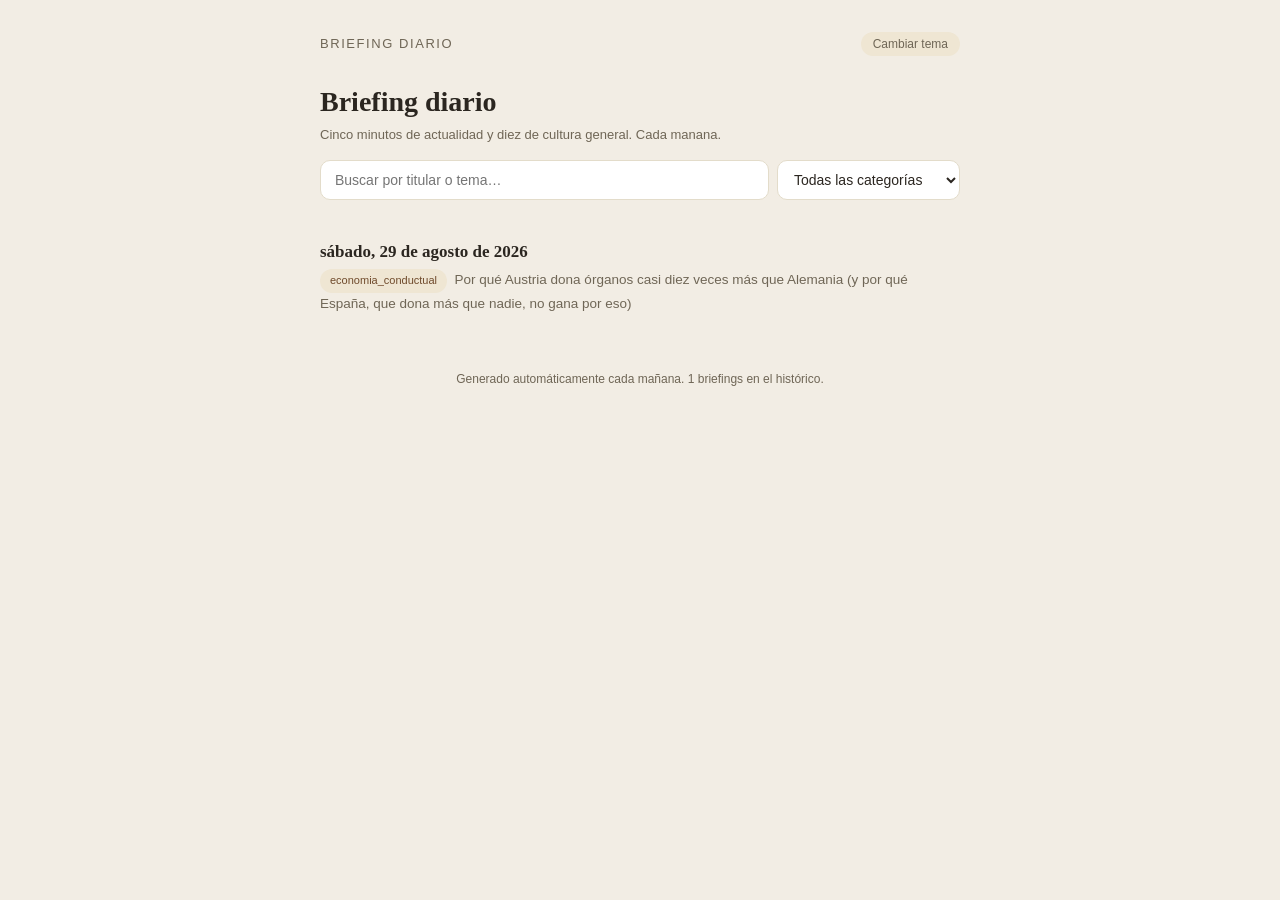
==== docs/index.html @ fbc9d81a "Briefing del 2026-08-29" ====
<!DOCTYPE html>
<html lang="es">
<head>
<meta charset="utf-8">
<meta name="viewport" content="width=device-width, initial-scale=1.0">
<title>Briefing diario</title>
<meta name="description" content="Cinco minutos de actualidad y diez de cultura general. Cada manana.">
<link rel="stylesheet" href="assets/styles.css">
</head>
<body>
<div class="wrap">
  <header class="site">
    <a class="brand" href="index.html">Briefing diario</a>
    <button class="theme-toggle" id="theme-toggle" type="button">Cambiar tema</button>
  </header>

  <h1>Briefing diario</h1>
  <p class="meta">Cinco minutos de actualidad y diez de cultura general. Cada manana.</p>

  <div class="search-row">
    <input type="search" id="buscador" placeholder="Buscar por titular o tema…" autocomplete="off">
    <select id="filtro-categoria">
      <option value="">Todas las categorías</option>
      <option value="economia_conductual">economia_conductual</option>
    </select>
  </div>

  <ul class="lista-briefings" id="lista">
    <li data-titulo="por qué austria dona órganos casi diez veces más que alemania (y por qué españa, que dona más que nadie, no gana por eso) economia_conductual" data-categoria="economia_conductual">
      <a class="fecha" href="b/2026-08-29.html">sábado, 29 de agosto de 2026</a>
      <div class="resumen">
        <span class="badge">economia_conductual</span>
        &nbsp;Por qué Austria dona órganos casi diez veces más que Alemania (y por qué España, que dona más que nadie, no gana por eso)
      </div>
    </li>
  </ul>

  <footer class="site">
    Generado automáticamente cada mañana. 1 briefings en el histórico.
  </footer>
</div>
<script src="assets/theme.js"></script>
<script>
  (function () {
    var input = document.getElementById("buscador");
    var select = document.getElementById("filtro-categoria");
    var items = Array.prototype.slice.call(document.querySelectorAll("#lista li"));

    function normalizar(s) {
      return (s || "").toLowerCase().normalize("NFD").replace(/[̀-ͯ]/g, "");
    }

    function filtrar() {
      var q = normalizar(input.value);
      var cat = select.value;
      items.forEach(function (li) {
        var titulo = normalizar(li.getAttribute("data-titulo"));
        var categoria = li.getAttribute("data-categoria");
        var pasaTexto = !q || titulo.indexOf(q) !== -1;
        var pasaCategoria = !cat || categoria === cat;
        li.style.display = (pasaTexto && pasaCategoria) ? "" : "none";
      });
    }

    input.addEventListener("input", filtrar);
    select.addEventListener("change", filtrar);
  })();
</script>
</body>
</html>
---- docs/assets/styles.css ----
/* briefing-diario — estilos compartidos de la web del histórico.
   Un solo archivo, sin dependencias externas. Modo claro/oscuro real
   vía prefers-color-scheme, con posibilidad de forzar con data-theme. */

:root {
  --bg: #f2ede4;
  --card: #fffdf9;
  --text: #2b2620;
  --muted: #6f6656;
  --accent: #9a4a2b;
  --rule: #e3dcca;
  --badge-bg: #efe6d3;
  --badge-text: #6f4a2b;
  --input-bg: #ffffff;
  color-scheme: light dark;
}

@media (prefers-color-scheme: dark) {
  :root {
    --bg: #17140f;
    --card: #201b14;
    --text: #ece5d6;
    --muted: #b3a98f;
    --accent: #e08a5c;
    --rule: #3a3327;
    --badge-bg: #3a3327;
    --badge-text: #e0c9a6;
    --input-bg: #241f18;
  }
}

:root[data-theme="light"] {
  --bg: #f2ede4; --card: #fffdf9; --text: #2b2620; --muted: #6f6656;
  --accent: #9a4a2b; --rule: #e3dcca; --badge-bg: #efe6d3; --badge-text: #6f4a2b;
  --input-bg: #ffffff;
}
:root[data-theme="dark"] {
  --bg: #17140f; --card: #201b14; --text: #ece5d6; --muted: #b3a98f;
  --accent: #e08a5c; --rule: #3a3327; --badge-bg: #3a3327; --badge-text: #e0c9a6;
  --input-bg: #241f18;
}

* { box-sizing: border-box; }

body {
  margin: 0;
  background: var(--bg);
  color: var(--text);
  font-family: Georgia, 'Times New Roman', serif;
  line-height: 1.6;
  -webkit-font-smoothing: antialiased;
}

.wrap {
  max-width: 680px;
  margin: 0 auto;
  padding: 32px 20px 80px 20px;
}

header.site {
  display: flex;
  justify-content: space-between;
  align-items: baseline;
  margin-bottom: 28px;
  gap: 12px;
  flex-wrap: wrap;
}

header.site a.brand {
  font-family: -apple-system, Helvetica, Arial, sans-serif;
  font-size: 13px;
  letter-spacing: 0.12em;
  text-transform: uppercase;
  color: var(--muted);
  text-decoration: none;
}

.theme-toggle {
  font-family: -apple-system, Helvetica, Arial, sans-serif;
  font-size: 12px;
  color: var(--muted);
  background: var(--badge-bg);
  border: none;
  border-radius: 999px;
  padding: 5px 12px;
  cursor: pointer;
}

h1 { font-size: 28px; line-height: 1.25; margin: 0 0 6px 0; }
h2 { font-size: 21px; margin: 28px 0 8px 0; }
h3 { font-size: 16px; margin: 20px 0 6px 0; }

p { font-size: 16px; margin: 0 0 14px 0; }

a { color: var(--accent); }

.meta {
  font-family: -apple-system, Helvetica, Arial, sans-serif;
  font-size: 13px;
  color: var(--muted);
}

.badge {
  display: inline-block;
  font-family: -apple-system, Helvetica, Arial, sans-serif;
  font-size: 11px;
  background: var(--badge-bg);
  color: var(--badge-text);
  padding: 3px 10px;
  border-radius: 999px;
  white-space: nowrap;
}

.card {
  background: var(--card);
  border-radius: 14px;
  padding: 26px 28px;
  margin-bottom: 18px;
}

.rule { border: none; border-top: 1px solid var(--rule); margin: 20px 0; }

.pull {
  background: var(--badge-bg);
  border-radius: 10px;
  padding: 14px 16px;
  font-style: italic;
  margin: 18px 0;
}

.fuentes p { font-size: 12.5px; color: var(--muted); margin: 0 0 5px 0; font-family: -apple-system, Helvetica, Arial, sans-serif; }

/* --- índice / histórico --- */

.search-row {
  display: flex;
  gap: 8px;
  margin-bottom: 22px;
  flex-wrap: wrap;
}

input#buscador {
  flex: 1 1 220px;
  font-family: -apple-system, Helvetica, Arial, sans-serif;
  font-size: 14px;
  padding: 10px 14px;
  border-radius: 10px;
  border: 1px solid var(--rule);
  background: var(--input-bg);
  color: var(--text);
}

select#filtro-categoria {
  font-family: -apple-system, Helvetica, Arial, sans-serif;
  font-size: 14px;
  padding: 10px 12px;
  border-radius: 10px;
  border: 1px solid var(--rule);
  background: var(--input-bg);
  color: var(--text);
}

ul.lista-briefings { list-style: none; margin: 0; padding: 0; }

ul.lista-briefings li {
  border-bottom: 1px solid var(--rule);
  padding: 16px 0;
}
ul.lista-briefings li:last-child { border-bottom: none; }

.lista-briefings a.fecha {
  font-size: 17px;
  font-weight: 700;
  text-decoration: none;
  color: var(--text);
  display: block;
  margin-bottom: 4px;
}

.lista-briefings .resumen {
  font-family: -apple-system, Helvetica, Arial, sans-serif;
  font-size: 13.5px;
  color: var(--muted);
}

footer.site {
  margin-top: 40px;
  font-family: -apple-system, Helvetica, Arial, sans-serif;
  font-size: 12px;
  color: var(--muted);
  text-align: center;
}
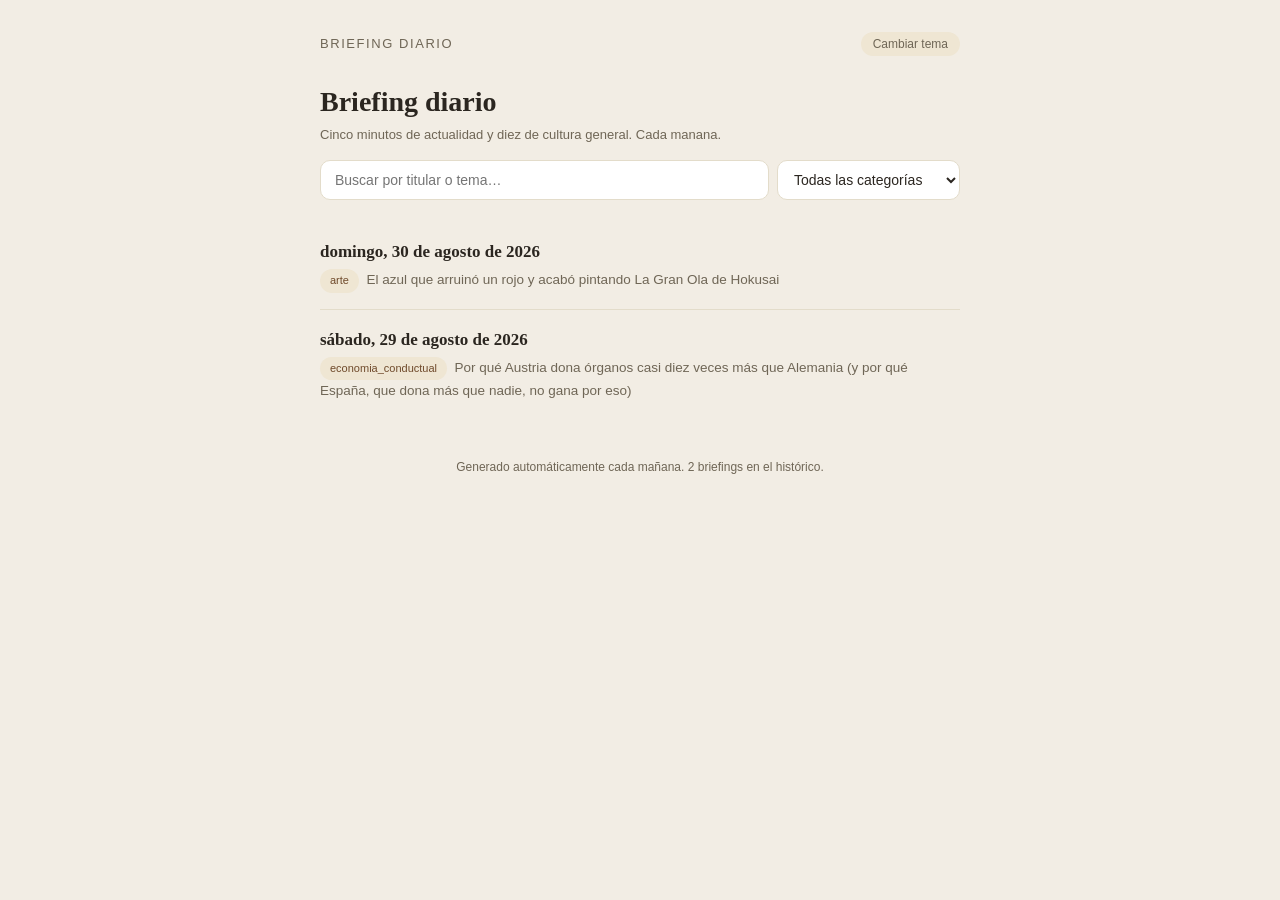
==== commit d94338bb: "Briefing del 2026-08-30" ====
--- a/docs/index.html
+++ b/docs/index.html
@@ -21,11 +21,19 @@
     <input type="search" id="buscador" placeholder="Buscar por titular o tema…" autocomplete="off">
     <select id="filtro-categoria">
       <option value="">Todas las categorías</option>
+      <option value="arte">arte</option>
       <option value="economia_conductual">economia_conductual</option>
     </select>
   </div>
 
   <ul class="lista-briefings" id="lista">
+    <li data-titulo="el azul que arruinó un rojo y acabó pintando la gran ola de hokusai arte" data-categoria="arte">
+      <a class="fecha" href="b/2026-08-30.html">domingo, 30 de agosto de 2026</a>
+      <div class="resumen">
+        <span class="badge">arte</span>
+        &nbsp;El azul que arruinó un rojo y acabó pintando La Gran Ola de Hokusai
+      </div>
+    </li>
     <li data-titulo="por qué austria dona órganos casi diez veces más que alemania (y por qué españa, que dona más que nadie, no gana por eso) economia_conductual" data-categoria="economia_conductual">
       <a class="fecha" href="b/2026-08-29.html">sábado, 29 de agosto de 2026</a>
       <div class="resumen">
@@ -36,7 +44,7 @@
   </ul>
 
   <footer class="site">
-    Generado automáticamente cada mañana. 1 briefings en el histórico.
+    Generado automáticamente cada mañana. 2 briefings en el histórico.
   </footer>
 </div>
 <script src="assets/theme.js"></script>
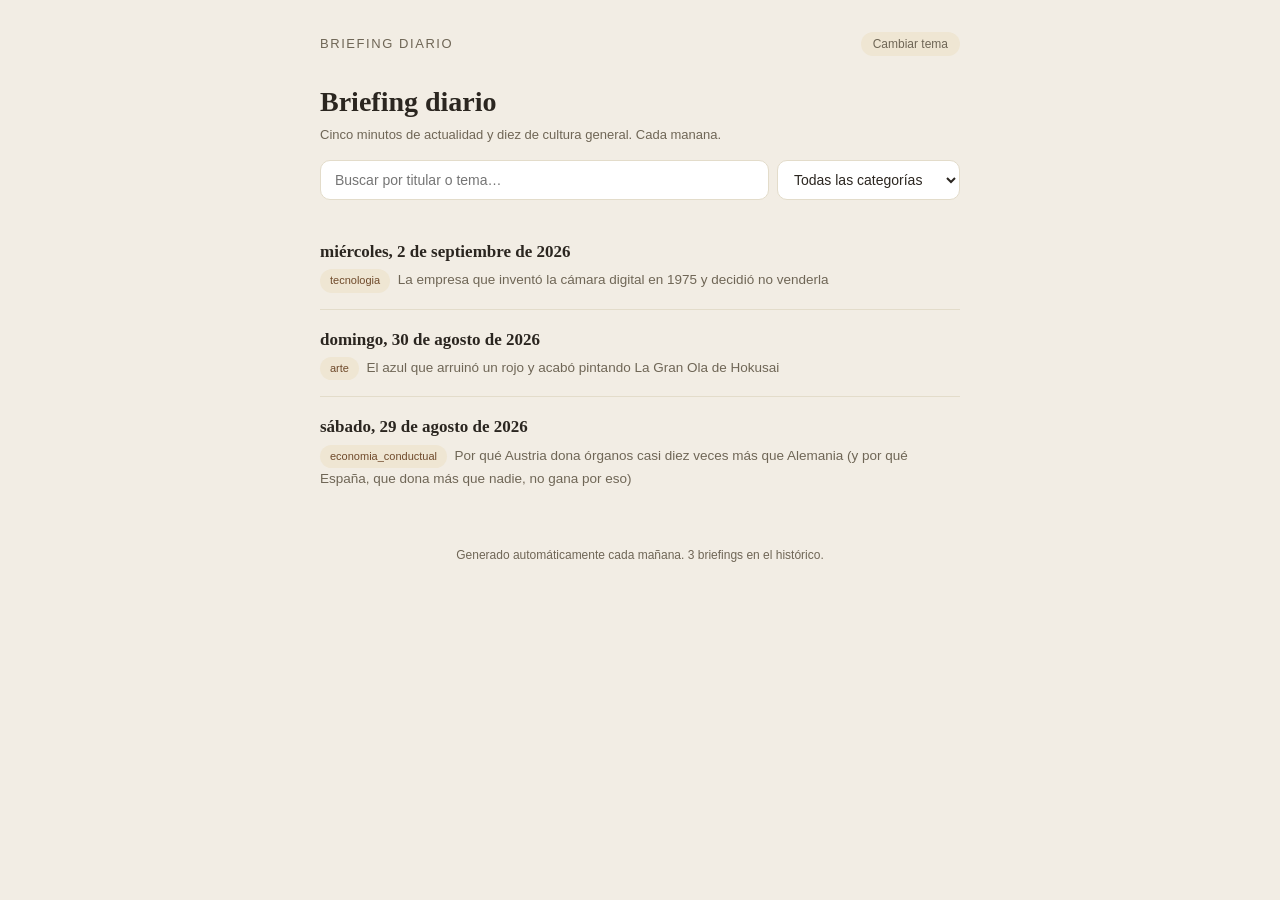
==== commit ae6be98f: "Briefing del 2026-09-02" ====
--- a/docs/index.html
+++ b/docs/index.html
@@ -23,10 +23,18 @@
       <option value="">Todas las categorías</option>
       <option value="arte">arte</option>
       <option value="economia_conductual">economia_conductual</option>
+      <option value="tecnologia">tecnologia</option>
     </select>
   </div>
 
   <ul class="lista-briefings" id="lista">
+    <li data-titulo="la empresa que inventó la cámara digital en 1975 y decidió no venderla tecnologia" data-categoria="tecnologia">
+      <a class="fecha" href="b/2026-09-02.html">miércoles, 2 de septiembre de 2026</a>
+      <div class="resumen">
+        <span class="badge">tecnologia</span>
+        &nbsp;La empresa que inventó la cámara digital en 1975 y decidió no venderla
+      </div>
+    </li>
     <li data-titulo="el azul que arruinó un rojo y acabó pintando la gran ola de hokusai arte" data-categoria="arte">
       <a class="fecha" href="b/2026-08-30.html">domingo, 30 de agosto de 2026</a>
       <div class="resumen">
@@ -44,7 +52,7 @@
   </ul>
 
   <footer class="site">
-    Generado automáticamente cada mañana. 2 briefings en el histórico.
+    Generado automáticamente cada mañana. 3 briefings en el histórico.
   </footer>
 </div>
 <script src="assets/theme.js"></script>
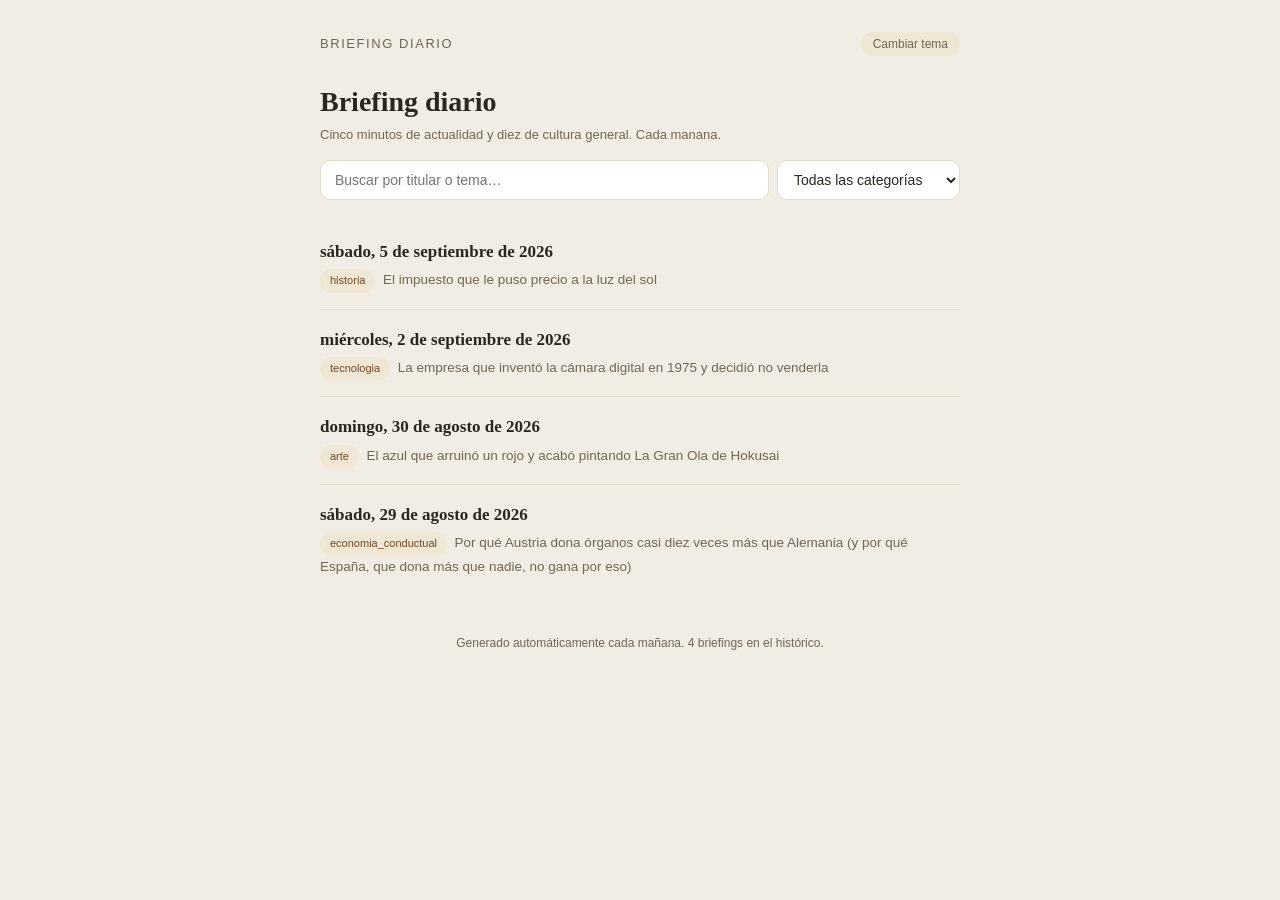
==== commit 0a0d5541: "Briefing del 2026-09-05" ====
--- a/docs/index.html
+++ b/docs/index.html
@@ -23,11 +23,19 @@
       <option value="">Todas las categorías</option>
       <option value="arte">arte</option>
       <option value="economia_conductual">economia_conductual</option>
+      <option value="historia">historia</option>
       <option value="tecnologia">tecnologia</option>
     </select>
   </div>
 
   <ul class="lista-briefings" id="lista">
+    <li data-titulo="el impuesto que le puso precio a la luz del sol historia" data-categoria="historia">
+      <a class="fecha" href="b/2026-09-05.html">sábado, 5 de septiembre de 2026</a>
+      <div class="resumen">
+        <span class="badge">historia</span>
+        &nbsp;El impuesto que le puso precio a la luz del sol
+      </div>
+    </li>
     <li data-titulo="la empresa que inventó la cámara digital en 1975 y decidió no venderla tecnologia" data-categoria="tecnologia">
       <a class="fecha" href="b/2026-09-02.html">miércoles, 2 de septiembre de 2026</a>
       <div class="resumen">
@@ -52,7 +60,7 @@
   </ul>
 
   <footer class="site">
-    Generado automáticamente cada mañana. 3 briefings en el histórico.
+    Generado automáticamente cada mañana. 4 briefings en el histórico.
   </footer>
 </div>
 <script src="assets/theme.js"></script>
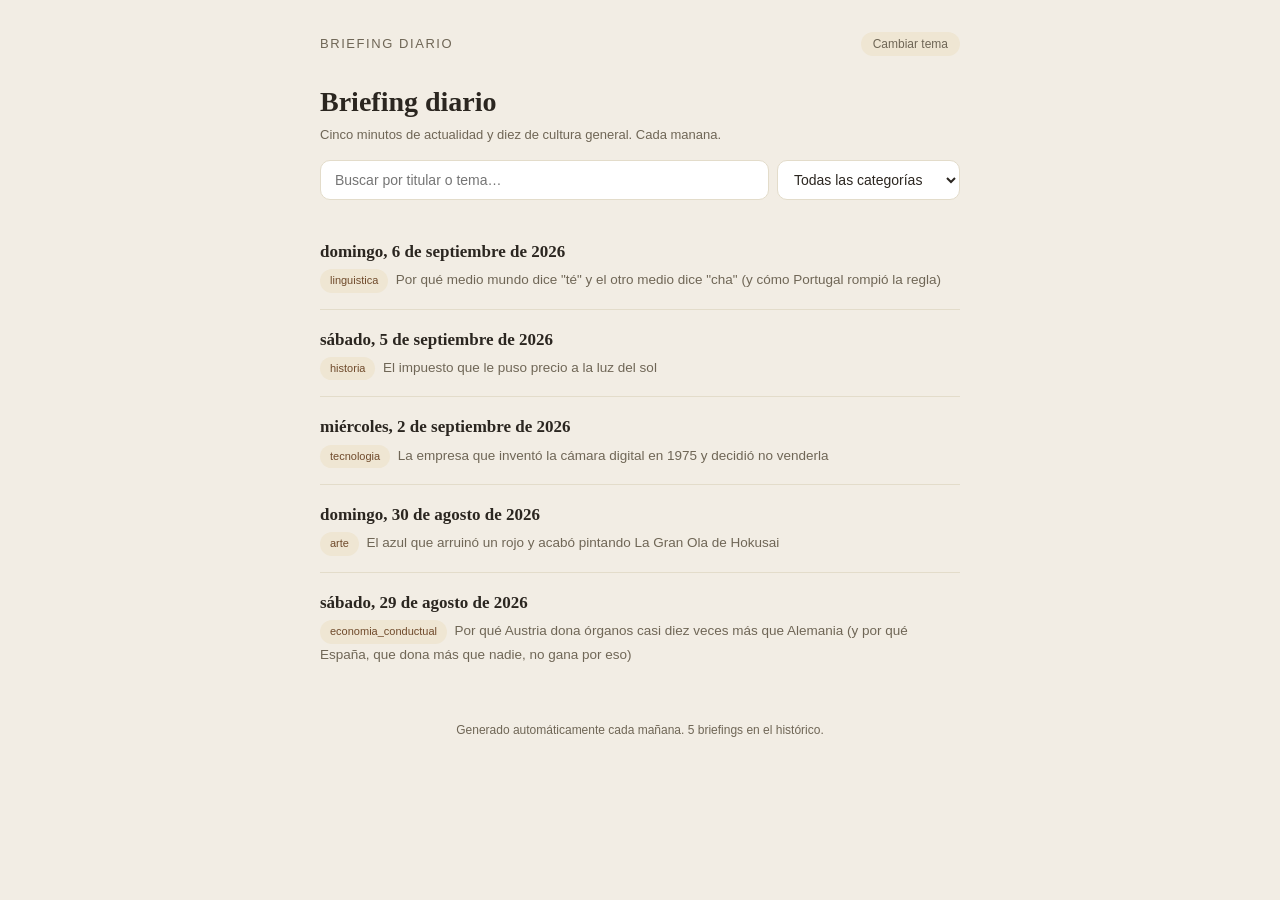
==== commit 77dd49c7: "Briefing del 2026-09-06" ====
--- a/docs/index.html
+++ b/docs/index.html
@@ -24,11 +24,19 @@
       <option value="arte">arte</option>
       <option value="economia_conductual">economia_conductual</option>
       <option value="historia">historia</option>
+      <option value="linguistica">linguistica</option>
       <option value="tecnologia">tecnologia</option>
     </select>
   </div>
 
   <ul class="lista-briefings" id="lista">
+    <li data-titulo="por qué medio mundo dice &#34;té&#34; y el otro medio dice &#34;cha&#34; (y cómo portugal rompió la regla) linguistica" data-categoria="linguistica">
+      <a class="fecha" href="b/2026-09-06.html">domingo, 6 de septiembre de 2026</a>
+      <div class="resumen">
+        <span class="badge">linguistica</span>
+        &nbsp;Por qué medio mundo dice &#34;té&#34; y el otro medio dice &#34;cha&#34; (y cómo Portugal rompió la regla)
+      </div>
+    </li>
     <li data-titulo="el impuesto que le puso precio a la luz del sol historia" data-categoria="historia">
       <a class="fecha" href="b/2026-09-05.html">sábado, 5 de septiembre de 2026</a>
       <div class="resumen">
@@ -60,7 +68,7 @@
   </ul>
 
   <footer class="site">
-    Generado automáticamente cada mañana. 4 briefings en el histórico.
+    Generado automáticamente cada mañana. 5 briefings en el histórico.
   </footer>
 </div>
 <script src="assets/theme.js"></script>
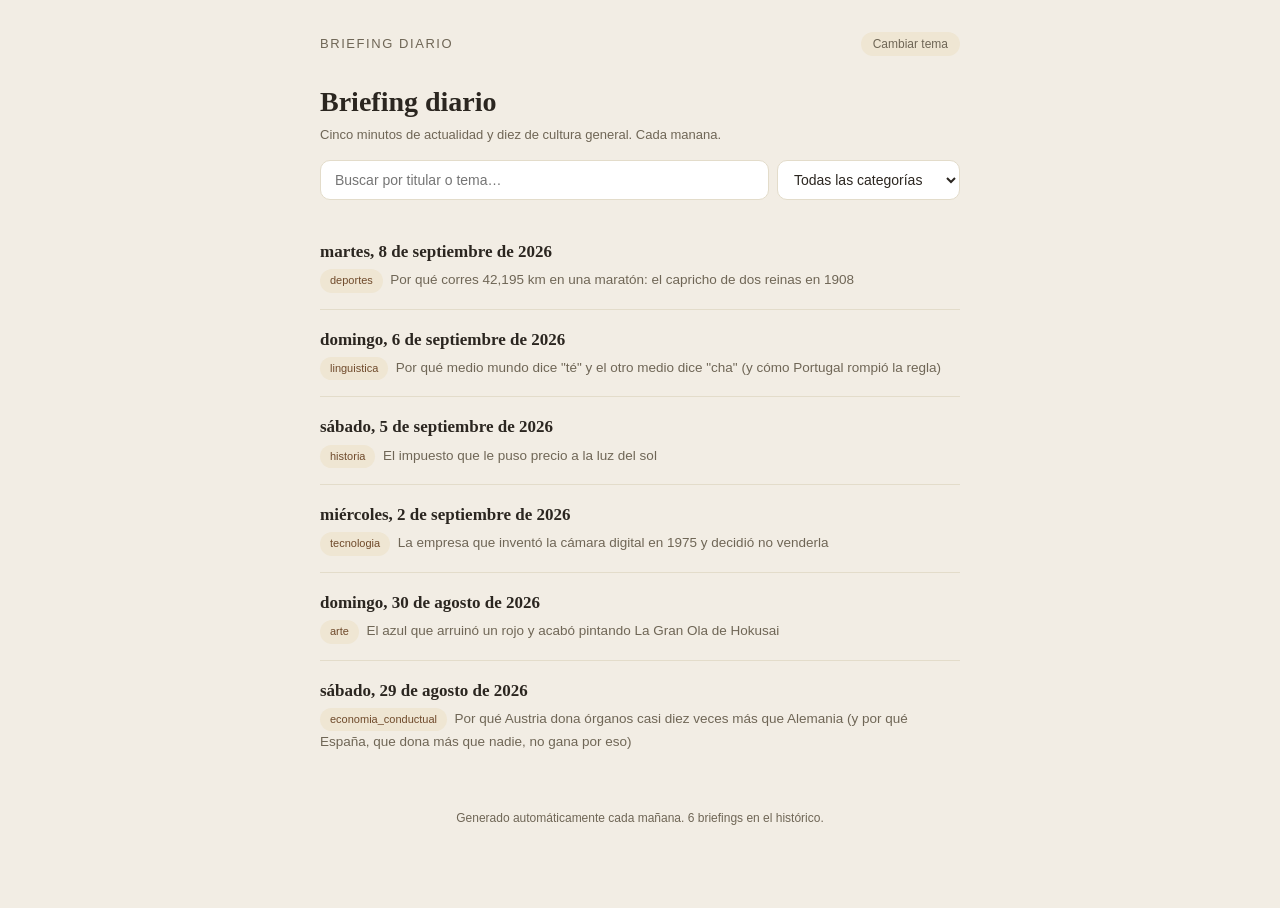
==== commit 61545afb: "Briefing del 2026-09-08" ====
--- a/docs/index.html
+++ b/docs/index.html
@@ -22,6 +22,7 @@
     <select id="filtro-categoria">
       <option value="">Todas las categorías</option>
       <option value="arte">arte</option>
+      <option value="deportes">deportes</option>
       <option value="economia_conductual">economia_conductual</option>
       <option value="historia">historia</option>
       <option value="linguistica">linguistica</option>
@@ -30,6 +31,13 @@
   </div>
 
   <ul class="lista-briefings" id="lista">
+    <li data-titulo="por qué corres 42,195 km en una maratón: el capricho de dos reinas en 1908 deportes" data-categoria="deportes">
+      <a class="fecha" href="b/2026-09-08.html">martes, 8 de septiembre de 2026</a>
+      <div class="resumen">
+        <span class="badge">deportes</span>
+        &nbsp;Por qué corres 42,195 km en una maratón: el capricho de dos reinas en 1908
+      </div>
+    </li>
     <li data-titulo="por qué medio mundo dice &#34;té&#34; y el otro medio dice &#34;cha&#34; (y cómo portugal rompió la regla) linguistica" data-categoria="linguistica">
       <a class="fecha" href="b/2026-09-06.html">domingo, 6 de septiembre de 2026</a>
       <div class="resumen">
@@ -68,7 +76,7 @@
   </ul>
 
   <footer class="site">
-    Generado automáticamente cada mañana. 5 briefings en el histórico.
+    Generado automáticamente cada mañana. 6 briefings en el histórico.
   </footer>
 </div>
 <script src="assets/theme.js"></script>
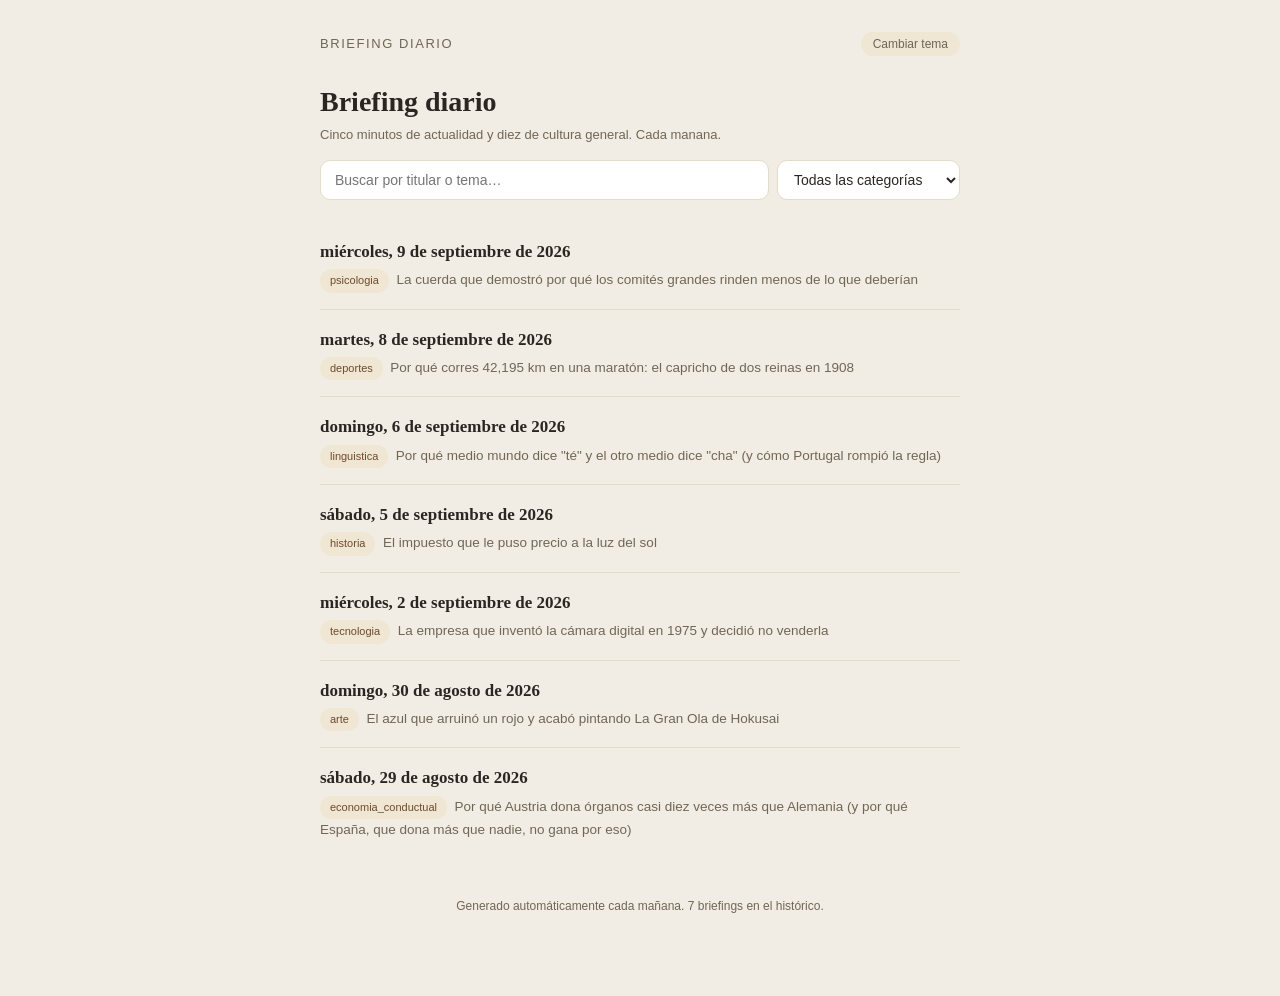
==== commit a7c439fe: "Briefing del 2026-09-09" ====
--- a/docs/index.html
+++ b/docs/index.html
@@ -26,11 +26,19 @@
       <option value="economia_conductual">economia_conductual</option>
       <option value="historia">historia</option>
       <option value="linguistica">linguistica</option>
+      <option value="psicologia">psicologia</option>
       <option value="tecnologia">tecnologia</option>
     </select>
   </div>
 
   <ul class="lista-briefings" id="lista">
+    <li data-titulo="la cuerda que demostró por qué los comités grandes rinden menos de lo que deberían psicologia" data-categoria="psicologia">
+      <a class="fecha" href="b/2026-09-09.html">miércoles, 9 de septiembre de 2026</a>
+      <div class="resumen">
+        <span class="badge">psicologia</span>
+        &nbsp;La cuerda que demostró por qué los comités grandes rinden menos de lo que deberían
+      </div>
+    </li>
     <li data-titulo="por qué corres 42,195 km en una maratón: el capricho de dos reinas en 1908 deportes" data-categoria="deportes">
       <a class="fecha" href="b/2026-09-08.html">martes, 8 de septiembre de 2026</a>
       <div class="resumen">
@@ -76,7 +84,7 @@
   </ul>
 
   <footer class="site">
-    Generado automáticamente cada mañana. 6 briefings en el histórico.
+    Generado automáticamente cada mañana. 7 briefings en el histórico.
   </footer>
 </div>
 <script src="assets/theme.js"></script>
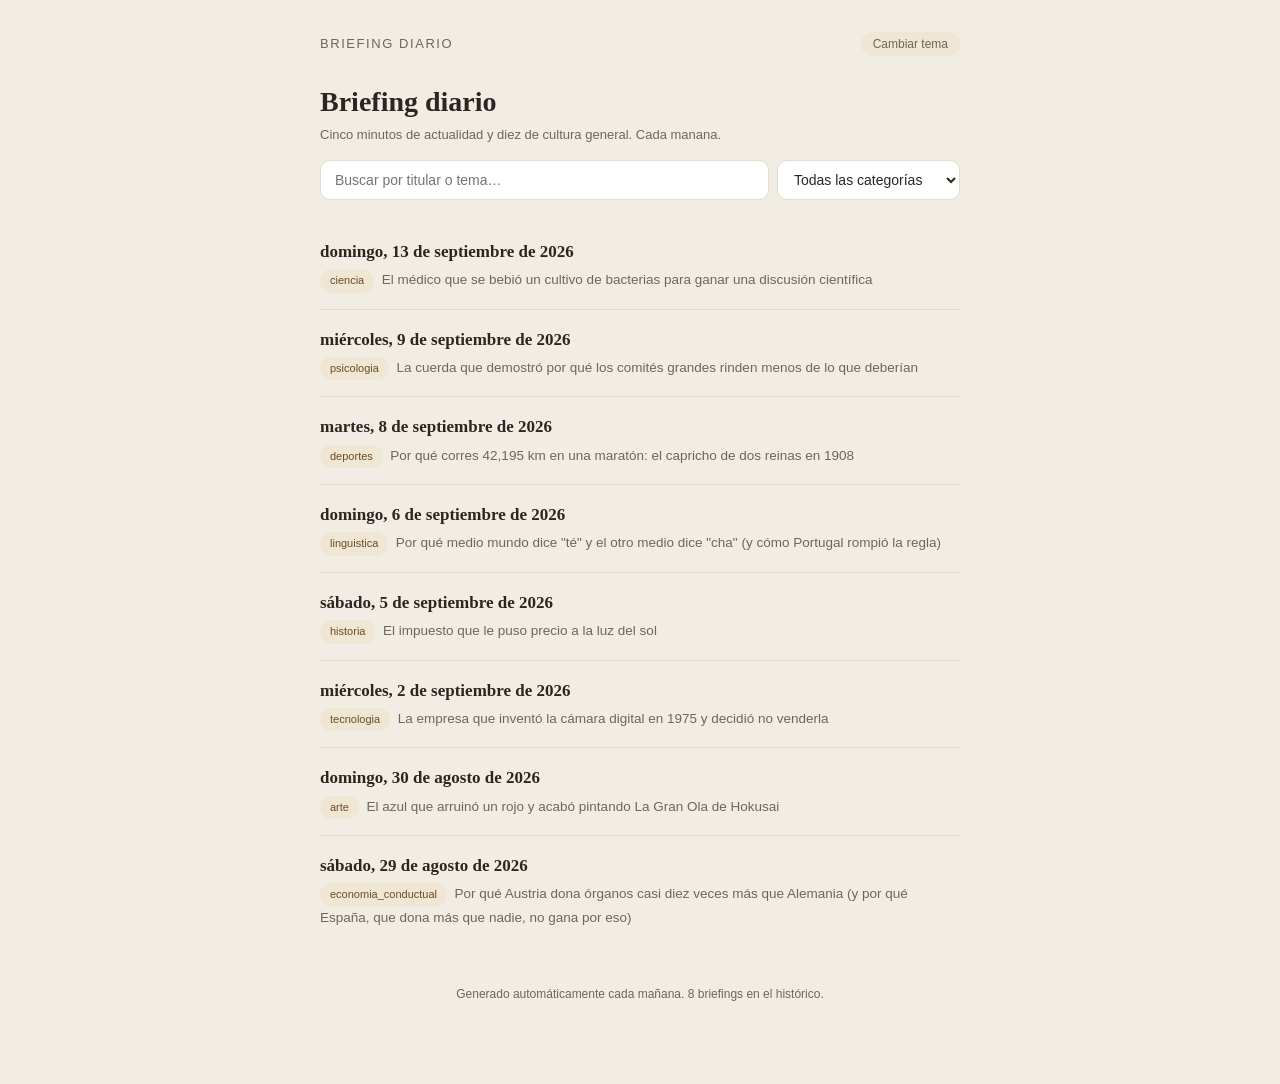
==== commit c041c319: "Briefing del 2026-09-13" ====
--- a/docs/index.html
+++ b/docs/index.html
@@ -22,6 +22,7 @@
     <select id="filtro-categoria">
       <option value="">Todas las categorías</option>
       <option value="arte">arte</option>
+      <option value="ciencia">ciencia</option>
       <option value="deportes">deportes</option>
       <option value="economia_conductual">economia_conductual</option>
       <option value="historia">historia</option>
@@ -32,6 +33,13 @@
   </div>
 
   <ul class="lista-briefings" id="lista">
+    <li data-titulo="el médico que se bebió un cultivo de bacterias para ganar una discusión científica ciencia" data-categoria="ciencia">
+      <a class="fecha" href="b/2026-09-13.html">domingo, 13 de septiembre de 2026</a>
+      <div class="resumen">
+        <span class="badge">ciencia</span>
+        &nbsp;El médico que se bebió un cultivo de bacterias para ganar una discusión científica
+      </div>
+    </li>
     <li data-titulo="la cuerda que demostró por qué los comités grandes rinden menos de lo que deberían psicologia" data-categoria="psicologia">
       <a class="fecha" href="b/2026-09-09.html">miércoles, 9 de septiembre de 2026</a>
       <div class="resumen">
@@ -84,7 +92,7 @@
   </ul>
 
   <footer class="site">
-    Generado automáticamente cada mañana. 7 briefings en el histórico.
+    Generado automáticamente cada mañana. 8 briefings en el histórico.
   </footer>
 </div>
 <script src="assets/theme.js"></script>
